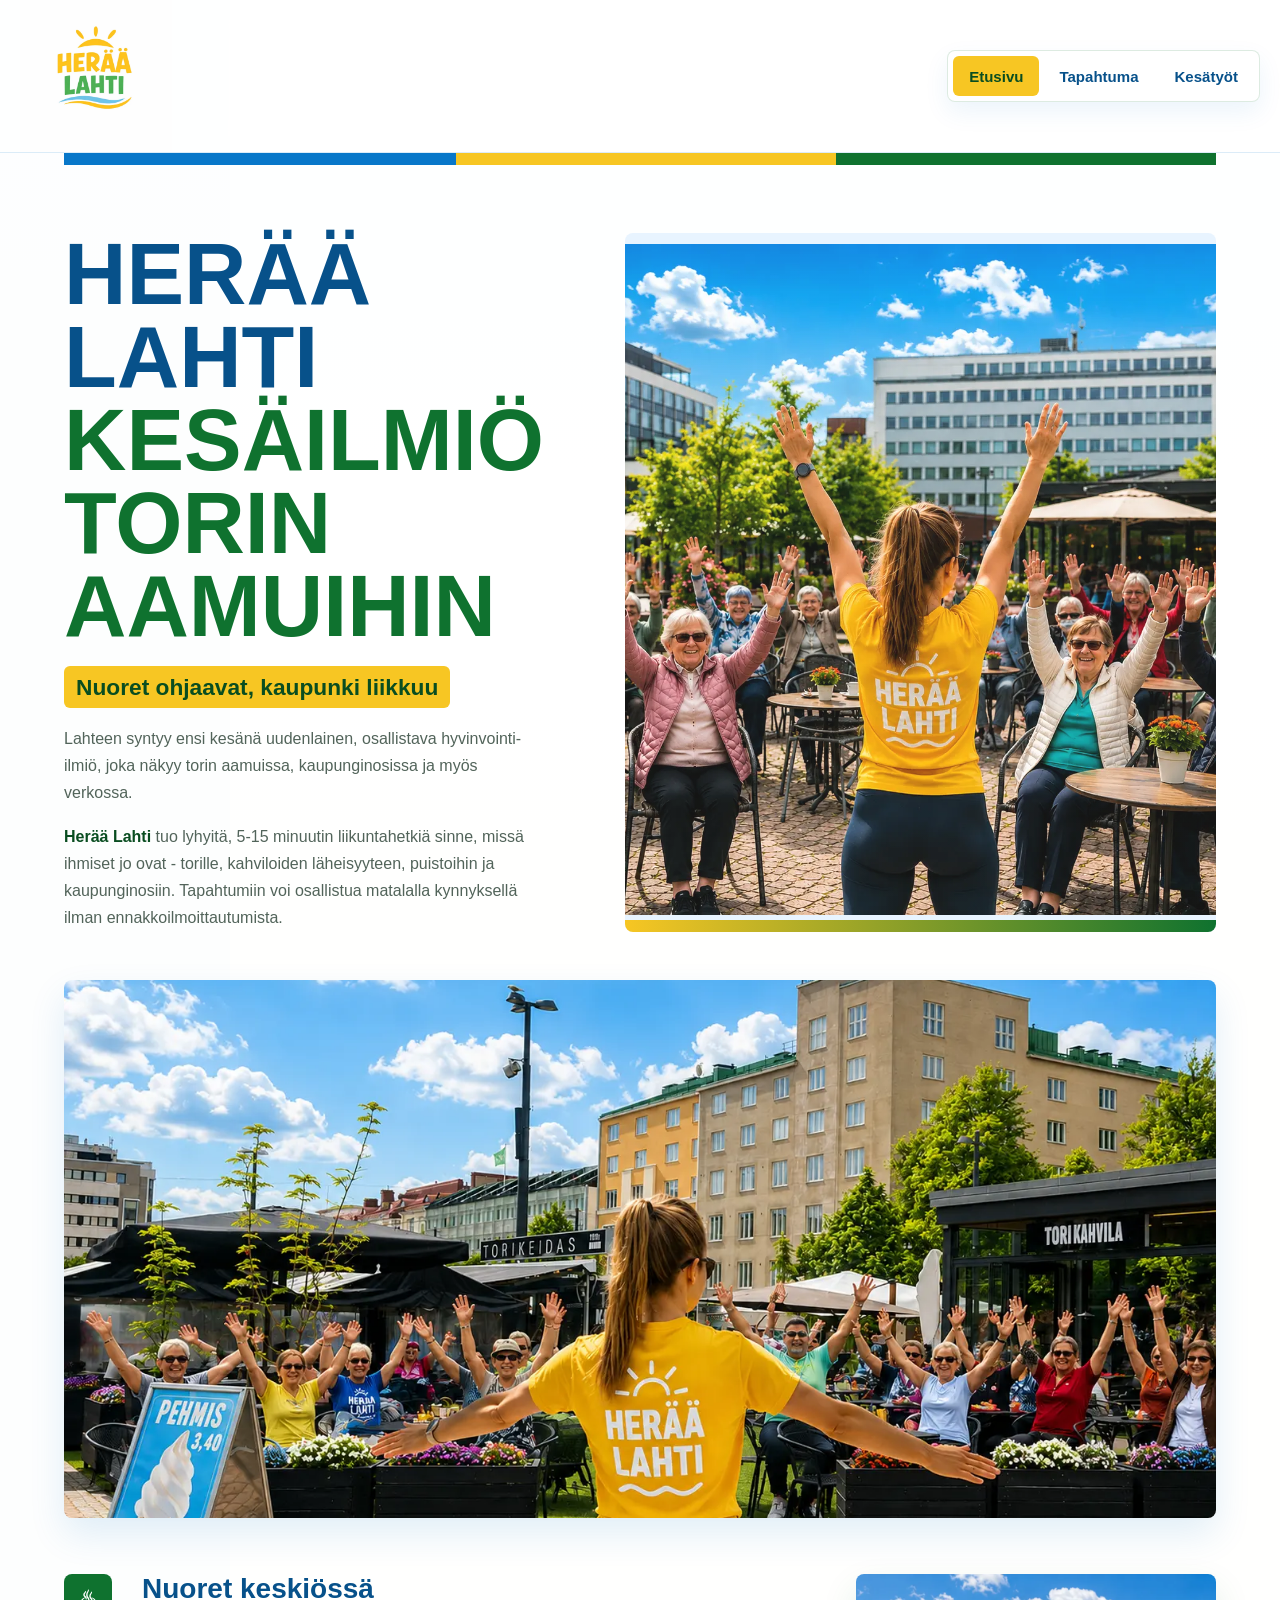
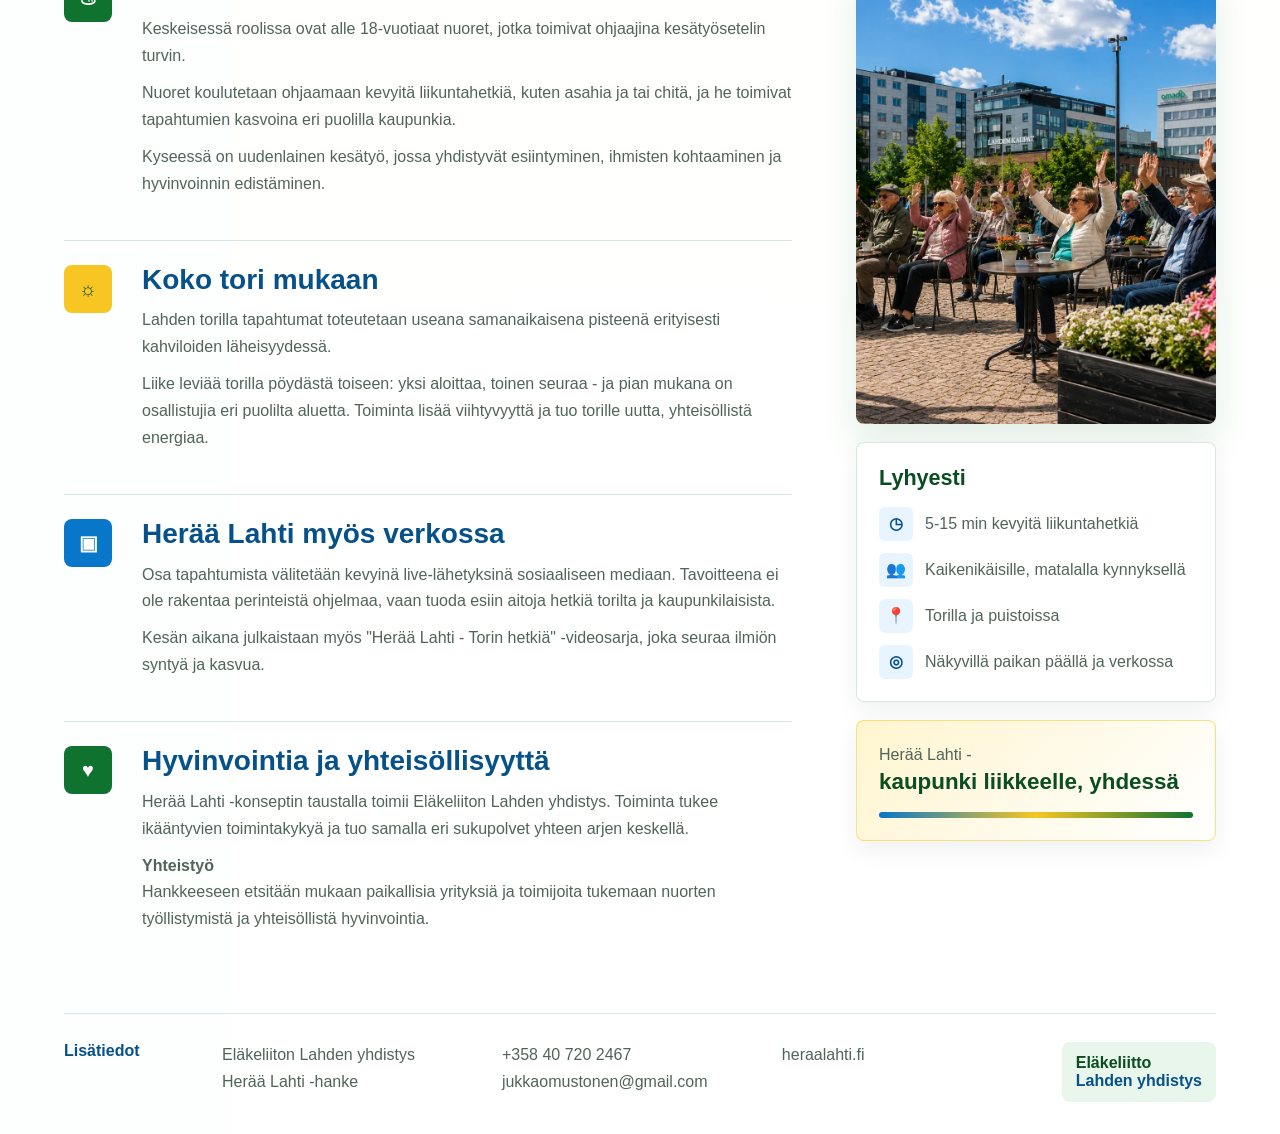
==== zoner-upload-ascii/index.html @ 0496cc8e "Add Zoner upload package" ====
﻿<!DOCTYPE html>
<html lang="fi">
<head>
  <meta charset="UTF-8">
  <meta name="viewport" content="width=device-width, initial-scale=1.0">
  <title>Herää Lahti | Aamuliikuntaa Lahden torilla kesällä 2026</title>
  <meta name="description" content="Herää Lahti tuo maksuttomia 5-15 minuutin aamuliikuntahetkiä Lahden torille, puistoihin ja kaupunginosiin kesällä 2026. Tule mukaan matalalla kynnyksellä.">
  <meta name="robots" content="index, follow">
  <meta name="author" content="Eläkeliiton Lahden yhdistys">
  <meta name="theme-color" content="#f8d24a">
  <meta name="google-site-verification" content="apN7SmQqGhSXGgotuvpvVWL4LRYgi6kCBspBcqQ1Phw">

  <meta property="og:type" content="website">
  <meta property="og:locale" content="fi_FI">
  <meta property="og:site_name" content="Herää Lahti">
  <meta property="og:title" content="Herää Lahti - aamuliikuntaa Lahden torilla">
  <meta property="og:description" content="Lyhyitä, maksuttomia liikuntahetkiä Lahden torilla ja kaupunkitilassa kesällä 2026. Kaikille avoin tapahtuma ilman ennakkoilmoittautumista.">
  <meta property="og:image" content="https://heraalahti.fi/images/heraa.webp">

  <meta name="twitter:card" content="summary_large_image">
  <meta name="twitter:title" content="Herää Lahti - aamuliikuntaa Lahden torilla">
  <meta name="twitter:description" content="Matalan kynnyksen 5-15 minuutin liikuntahetkiä Lahden torilla kesällä 2026.">
  <meta name="twitter:image" content="https://heraalahti.fi/images/heraa.webp">

  <link rel="canonical" href="https://heraalahti.fi/">
  <link rel="alternate" hreflang="fi" href="https://heraalahti.fi/">
  <link rel="stylesheet" href="style.css">
  <script type="application/ld+json">
    {
      "@context": "https://schema.org",
      "@graph": [
        {
          "@type": "Organization",
          "@id": "https://heraalahti.fi/#organization",
          "name": "Eläkeliiton Lahden yhdistys",
          "url": "https://heraalahti.fi/",
          "email": "jukkaomustonen@gmail.com",
          "telephone": "+358407202467"
        },
        {
          "@type": "WebSite",
          "@id": "https://heraalahti.fi/#website",
          "name": "Herää Lahti",
          "url": "https://heraalahti.fi/",
          "inLanguage": "fi",
          "publisher": {
            "@id": "https://heraalahti.fi/#organization"
          }
        },
        {
          "@type": "Event",
          "@id": "https://heraalahti.fi/#heraa-lahti-2026",
          "name": "Herää Lahti - aamuliikuntahetki Lahden torilla",
          "description": "Herää Lahti tarjoaa maksuttomia 5-15 minuutin liikuntahetkiä Lahden torilla, puistoissa ja kaupunginosissa kesällä 2026.",
          "image": "https://heraalahti.fi/images/heraa.webp",
          "startDate": "2026-06-02",
          "endDate": "2026-08-31",
          "eventAttendanceMode": "https://schema.org/OfflineEventAttendanceMode",
          "eventStatus": "https://schema.org/EventScheduled",
          "isAccessibleForFree": true,
          "offers": {
            "@type": "Offer",
            "url": "https://heraalahti.fi/#tapahtuma",
            "price": 0,
            "priceCurrency": "EUR",
            "availability": "https://schema.org/InStock"
          },
          "performer": {
            "@type": "PerformingGroup",
            "name": "Herää Lahti -ohjaajat"
          },
          "location": {
            "@type": "Place",
            "name": "Lahden tori",
            "address": {
              "@type": "PostalAddress",
              "addressLocality": "Lahti",
              "addressCountry": "FI"
            }
          },
          "organizer": {
            "@id": "https://heraalahti.fi/#organization"
          }
        }
      ]
    }
  </script>
</head>

<body>
  <header class="site-header">
    <nav class="top-nav" aria-label="Päänavigaatio">
      <a class="nav-logo" href="#etusivu" data-tab-link="etusivu">
        <img src="images/heraalogo.webp" alt="Herää Lahti">
      </a>
      <div class="nav-links">
        <a class="nav-link active" href="#etusivu" data-tab-link="etusivu" aria-current="page">Etusivu</a>
        <a class="nav-link" href="#tapahtuma" data-tab-link="tapahtuma">Tapahtuma</a>
        <a class="nav-link" href="#kesatyo" data-tab-link="kesatyo">Kesätyöt</a>
      </div>
    </nav>
  </header>

  <main class="page tab-panel active media-page" id="etusivu" data-tab-panel>
    <article class="media-release">
      <section class="media-hero">
        <div class="media-copy">
          
          <h1>Herää Lahti <span>Kesäilmiö torin aamuihin</span></h1>
          <h2>Nuoret ohjaavat, kaupunki liikkuu</h2>
          <p>Lahteen syntyy ensi kesänä uudenlainen, osallistava hyvinvointi-ilmiö, joka näkyy torin aamuissa, kaupunginosissa ja myös verkossa.</p>
          <p><strong>Herää Lahti</strong> tuo lyhyitä, 5-15 minuutin liikuntahetkiä sinne, missä ihmiset jo ovat - torille, kahviloiden läheisyyteen, puistoihin ja kaupunginosiin. Tapahtumiin voi osallistua matalalla kynnyksellä ilman ennakkoilmoittautumista.</p>
        </div>

        <div class="media-brand">
        </div>
      </section>

      <figure class="media-feature-photo">
        <img src="images/heraa.webp" alt="Herää Lahti -liikuntahetki torilla">
      </figure>

      <section class="media-main">
        <div class="media-sections">
          <div class="media-info">
            <div class="media-icon green-icon">♨</div>
            <div>
              <h3>Nuoret keskiössä</h3>
              <p>Keskeisessä roolissa ovat alle 18-vuotiaat nuoret, jotka toimivat ohjaajina kesätyösetelin turvin.</p>
              <p>Nuoret koulutetaan ohjaamaan kevyitä liikuntahetkiä, kuten asahia ja tai chitä, ja he toimivat tapahtumien kasvoina eri puolilla kaupunkia.</p>
              <p>Kyseessä on uudenlainen kesätyö, jossa yhdistyvät esiintyminen, ihmisten kohtaaminen ja hyvinvoinnin edistäminen.</p>
            </div>
          </div>

          <div class="media-info">
            <div class="media-icon yellow-icon">☼</div>
            <div>
              <h3>Koko tori mukaan</h3>
              <p>Lahden torilla tapahtumat toteutetaan useana samanaikaisena pisteenä erityisesti kahviloiden läheisyydessä.</p>
              <p>Liike leviää torilla pöydästä toiseen: yksi aloittaa, toinen seuraa - ja pian mukana on osallistujia eri puolilta aluetta. Toiminta lisää viihtyvyyttä ja tuo torille uutta, yhteisöllistä energiaa.</p>
            </div>
          </div>

          <div class="media-info">
            <div class="media-icon blue-icon">▣</div>
            <div>
              <h3>Herää Lahti myös verkossa</h3>
              <p>Osa tapahtumista välitetään kevyinä live-lähetyksinä sosiaaliseen mediaan. Tavoitteena ei ole rakentaa perinteistä ohjelmaa, vaan tuoda esiin aitoja hetkiä torilta ja kaupunkilaisista.</p>
              <p>Kesän aikana julkaistaan myös "Herää Lahti - Torin hetkiä" -videosarja, joka seuraa ilmiön syntyä ja kasvua.</p>
            </div>
          </div>

          <div class="media-info">
            <div class="media-icon heart-icon">♥</div>
            <div>
              <h3>Hyvinvointia ja yhteisöllisyyttä</h3>
              <p>Herää Lahti -konseptin taustalla toimii Eläkeliiton Lahden yhdistys. Toiminta tukee ikääntyvien toimintakykyä ja tuo samalla eri sukupolvet yhteen arjen keskellä.</p>
              <p><strong>Yhteistyö</strong><br>Hankkeeseen etsitään mukaan paikallisia yrityksiä ja toimijoita tukemaan nuorten työllistymistä ja yhteisöllistä hyvinvointia.</p>
            </div>
          </div>
        </div>

        <aside class="media-visuals">
          <img class="media-photo" src="images/torisivusta.webp" alt="Herää Lahti -ohjaaja liikuttaa ihmisiä torilla">

          <div class="media-brief">
            <h3>Lyhyesti</h3>
            <div class="brief-grid">
              <div><span>◷</span><p>5-15 min kevyitä liikuntahetkiä</p></div>
              <div><span>👥</span><p>Kaikenikäisille, matalalla kynnyksellä</p></div>
              <div><span>📍</span><p>Torilla ja puistoissa</p></div>
              <div><span>◎</span><p>Näkyvillä paikan päällä ja verkossa</p></div>
            </div>
          </div>

          <div class="media-slogan">
            <p>Herää Lahti -</p>
            <strong>kaupunki liikkeelle, yhdessä</strong>
            <div class="media-wave large-wave"></div>
          </div>
        </aside>
      </section>

      <footer class="media-footer">
        <strong>Lisätiedot</strong>
        <p>Eläkeliiton Lahden yhdistys<br>Herää Lahti -hanke</p>
        <p>+358 40 720 2467<br>jukkaomustonen@gmail.com</p>
        <p>heraalahti.fi</p>
        <div class="footer-logo">Eläkeliitto<br><span>Lahden yhdistys</span></div>
      </footer>
    </article>
  </main>

  <main class="page tab-panel event-page" id="tapahtuma" data-tab-panel hidden>
    <section class="top">
      <div class="brand">
        <div class="brand-branding">
          <img class="brand-logo-image" src="images/heraalogo.webp" alt="Herää Lahti">
        </div>
        <h1 class="hero-title">Aamuliikunta&shy;hetki<br>Lahden torilla</h1>
        <div class="period-pill"><span>KESÄ 2026</span><strong>2.6.–31.8.2026</strong></div>
      </div>
      <div class="event-side">
        <div class="badge-circle">Liikettä<br>kahvihetkeen</div>
        <figure class="badge-photo">
          <img src="images/toriryhma2.webp" alt="Herää Lahti -liikuntahetki torilla">
        </figure>
      </div>
    </section>

    <section class="hero">
      <article class="hero-copy">
        <p>Herää Lahti tuo lyhyitä, 5–15 minuutin liikuntahetkiä sinne, missä ihmiset jo ovat – torille, kahviloiden läheisyyteen, puistoihin ja kaupunginosiin.</p>
        <p>Tule mukaan matalalla kynnyksellä – yksin tai yhdessä ystävän kanssa. Et tarvitse aiempaa kokemusta, vain avoimen mielen!</p>
        <p class="small-text"><strong>Paikka:</strong> Lahden tori </p>
      </article>
      <div class="hero-image-frame">
        <img class="hero-image" src="images/toriihmiset.webp" alt="Lahden tori ja aamuliikuntahetki">
      </div>
    </section>

    <section class="info-row">
      <div class="card">
        <h2>Mitä tapahtuu?</h2>
        <ul>
          <li><span class="icon">⏱</span><div class="text">5–15 minuutin liikuntahetkiä</div></li>
          <li><span class="icon">📍</span><div class="text">Useita pisteitä torilla</div></li>
          <li><span class="icon">💛</span><div class="text">Helppoja liikkeitä: asahia, tai chiä, venyttelyä ja rentoutusta</div></li>
          <li><span class="icon">🙂</span><div class="text">Ei tarvitse osata – teet omalla tavallasi</div></li>
          <li><span class="icon">🌤</span><div class="text">Ulkoilmassa ja hyvässä seurassa!</div></li>
        </ul>
      </div>
      <div class="card">
        <h2>Missä ja milloin?</h2>
        <ul>
          <li><span class="icon">📍</span><div class="text"><strong>Lahden tori</strong></div></li>
          <li><span class="icon">📅</span><div class="text">2.6.–31.8.2026</div></li>
          <li><span class="icon">⏰</span><div class="text">Useita kertoja viikossa – aikataulut tarkentuvat kesän alussa</div></li>
          <li><span class="icon">🌐</span><div class="text">Seuraa ilmoittelua: heraalahti.fi sekä paikalliset ilmoitustaulut ja some</div></li>
        </ul>
      </div>
    </section>

    <section class="features">
      <div class="feature">
        <div class="icon">👥</div>
        <h3>Yhdessä</h3>
        <p>Tapahtuma kokoaa ikäihmiset liikkeelle ja lisää yhteisöllisyyttä.</p>
      </div>
      <div class="feature">
        <div class="icon">🍃</div>
        <h3>Hyvinvointia</h3>
        <p>Kevyt liike tukee toimintakykyä, tasapainoa ja jaksamista.</p>
      </div>
      <div class="feature">
        <div class="icon">☀️</div>
        <h3>Hyvä mieli</h3>
        <p>Positiivinen tunnelma, ilo ja nauru tekevät hyvää!</p>
      </div>
      <div class="feature">
        <div class="icon">💚</div>
        <h3>Kaikille</h3>
        <p>Tapahtuma on avoin kaikille – tee omana itsenäsi!</p>
      </div>
    </section>

    <section class="cta-strip">
      <div class="cta-text"><span class="heart">❤</span>Tule mukaan – yksi hetki voi muuttaa päivän!</div>
      <div class="cta-action">Ota ystävä mukaan!</div>
    </section>

    <footer class="footer">
      <div>
        <p><strong>Järjestää:</strong> Eläkeliiton Lahden yhdistys</p>
        <p>LISÄTIETOJA: +358 40 720 2467 | jukkaomustonen@gmail.com</p>
      </div>
      <div>
        <p>heraalahti.fi</p>
        <p>Seuraa tapahtumaa ja ilmoittelua paikallisissa kanavissa.</p>
      </div>
    </footer>
  </main>

  <section class="page tab-panel summer-job-page" id="kesatyo" data-tab-panel hidden>
    <article class="poster">
      <section class="poster-hero">
        <img class="poster-logo-image" src="images/heraalogo.webp" alt="Herää Lahti">

        <div class="poster-intro">
          <h2>Kesätyö, joka herättää kaupungin!</h2>
          <h3>Liity Herää Lahti -tiimiin!</h3>
          <p>Etsimme alle 18-vuotiaita nuoria kesätöihin lyhyiden liikuntahetkien ohjaajaksi Lahden torilla.</p>
          <p>Sinusta koulutetaan lyhyellä valmennuksella tasapainon, kevyen liikkeen ja venyttelyn ohjaaja, joka vetää tapahtumien hyvinvointihetkiä eri puolilla kaupunkia.</p>

          <div class="voucher-note">
            <div class="voucher-icon">🎟</div>
            <div>
              <h4>Pääset hakemaan kesätyösetelillä!</h4>
              <p>Kesätyöseteli on Lahden kaupungin tuki alle 18-vuotiaan nuoren kesätyöhön.</p>
            </div>
          </div>
        </div>

        <div class="poster-photo-wrap">
          <img src="images/heraaselka.webp" alt="Iloinen ohjaaja liikuttaa ihmisiä torilla">
          <div class="poster-blue-badge">Liikettä<br>ihmisten<br>arkeen!</div>
        </div>
      </section>

      <section class="job-contents">
        <h2>Mitä työ pitää sisällään?</h2>
        <div class="job-grid">
          <div class="job-item">
            <div class="job-icon">⏱</div>
            <h3>Lyhyet liikuntahetket<br>5-15 minuuttia</h3>
            <p>Ohjaat helppoja liikkeitä kaikenikäisille torilla, puistossa tai muualla kaupungissa.</p>
          </div>
          <div class="job-item">
            <div class="job-icon">👥</div>
            <h3>Innostat ja kutsut<br>mukaan</h3>
            <p>Hymyilet, näytät liikkeen ja tuot hyvän fiiliksen. Et opeta - innostat!</p>
          </div>
          <div class="job-item">
            <div class="job-icon">♡</div>
            <h3>Levität hyvää fiilistä<br>ja yhteisöllisyyttä</h3>
            <p>Kaikki liike on oikein. Tärkeintä on yhdessäolo ja hyvä energia.</p>
          </div>
          <div class="job-item">
            <div class="job-icon">▣</div>
            <h3>Teet somea<br>tapahtumista</h3>
            <p>Kuvaat lyhyitä videoita ja jaat iloisia hetkiä. Hymy on tärkeämpää kuin täydellisyys!</p>
          </div>
        </div>
      </section>

      <section class="audience-strip">
        <div class="audience-icon">👥</div>
        <div>
          <h2>Kenelle tapahtumat on tarkoitettu?</h2>
          <p>Tapahtumiemme kohderyhmänä ovat erityisesti paikalliset asukkaat - esimerkiksi ulkoterasseilla istuvat vanhemmat henkilöt, ohikulkijat, eläkeläiset, perheet ja kaikki, jotka haluavat piristää päiväänsä pienellä liikkeellä.</p>
        </div>
        <div class="terrace-sketch">☂</div>
      </section>

      <section class="poster-cards">
        <div class="poster-card">
          <h2>Kenelle?</h2>
          <ul>
            <li>Olet 15-17 vuotias</li>
            <li>Onko kiinnostusta hyvinvointiin, liikkumiseen ja ihmisten innostamiseen?</li>
            <li>Onko kokemusta esiintymisestä tai ohjaamisesta?</li>
            <li>Pidätkö esiintymisestä tai liikkumisesta?</li>
          </ul>
          <div class="corner-heart">♡</div>
        </div>

        <div class="poster-card warm">
          <h2>Miksi tähän kannattaa lähteä?</h2>
          <ul>
            <li>Saat arvokasta kokemusta tapahtuma- ja ohjaustyöstä</li>
            <li>Pääset työskentelemään ulkona ja osana innostavaa tiimiä</li>
            <li>Teet työtä, jolla on oikea merkitys - liike tuo iloa ja hyvinvointia ihmisten arkeen</li>
            <li>Saat palkkaa ja kesän, josta jää hyvä mieli.</li>
          </ul>
          <div class="corner-sun">☼</div>
        </div>
      </section>

      <section class="poster-bottom">
        <div class="details-box">
          <h2>Käytännön tietoa</h2>
          <p><strong>Kesä 2026</strong><br>Työjakso heinä,- elokuussa 2026 sopimuksen mukaan</p>
          <p><strong>Työpaikka</strong><br>Lahti: torit, puistot jamuut kohtaamispaikat</p>
          <p><strong>Palkkaus</strong><br>Eteläisen Lahden yhdistyksen mukainen kesätyön palkkaus</p>
        </div>

        <div class="green-circle">Yhdessä<br>teemme Lahdesta<br>liikuttavamman<br>kaupungin!</div>

        <div class="details-box">
          <h2>Kiinnostuitko?</h2>
          <p>Lähetä lyhyt hakemus tai kerro itsestäsi ja miksi haluaisit mukaan!</p>
          <p>jukkaomustonen@gmail.com<br>+358 40 720 2467<br>heraalahti.fi</p>
          <h3>Hae 14.6.2026 mennessä</h3>
        </div>
      </section>

      <footer class="poster-footer">
        <p>Herää Lahti - hetki, joka saa ihmiset liikkeelle</p>
        <strong>Tule mukaan - yksi hetki voi muuttaa päivän!</strong>
      </footer>
    </article>
  </section>

  <script>
    const tabLinks = document.querySelectorAll("[data-tab-link]");
    const panels = document.querySelectorAll("[data-tab-panel]");

    function showTab(tabId) {
      panels.forEach((panel) => {
        const isActive = panel.id === tabId;
        panel.hidden = !isActive;
        panel.classList.toggle("active", isActive);
      });

      tabLinks.forEach((link) => {
        const isActive = link.dataset.tabLink === tabId;
        link.classList.toggle("active", isActive);

        if (link.classList.contains("nav-link")) {
          if (isActive) {
            link.setAttribute("aria-current", "page");
          } else {
            link.removeAttribute("aria-current");
          }
        }
      });

      history.replaceState(null, "", `#${tabId}`);
      window.scrollTo({ top: 0, left: 0, behavior: "auto" });
    }

    tabLinks.forEach((link) => {
      link.addEventListener("click", (event) => {
        event.preventDefault();
        showTab(link.dataset.tabLink);
      });
    });

    const initialTab = window.location.hash.replace("#", "") || "etusivu";
    showTab(document.getElementById(initialTab) ? initialTab : "etusivu");
  </script>
</body>
</html>
---- zoner-upload-ascii/style.css ----
:root {
  --blue: #0877c9;
  --blue-dark: #07518a;
  --blue-soft: #e8f4ff;
  --green: #0f722f;
  --green-dark: #094d20;
  --green-soft: #e9f6ec;
  --yellow: #f7c623;
  --yellow-soft: #fff5cf;
  --ink: #17231d;
  --muted: #52645a;
  --line: rgba(15, 114, 47, 0.16);
  --paper: #fffdf6;
  --white: #ffffff;
  --shadow: 0 18px 42px rgba(18, 36, 28, 0.1);
}

* {
  box-sizing: border-box;
}

html {
  overflow-x: hidden;
  scroll-behavior: smooth;
}

body {
  margin: 0;
  font-family: "Segoe UI", Arial, sans-serif;
  color: var(--ink);
  background:
    linear-gradient(90deg, rgba(8, 119, 201, 0.08) 0 18%, transparent 18% 100%),
    linear-gradient(180deg, #f7fbff 0%, #fffdf6 46%, #f2faef 100%);
  overflow-x: hidden;
}

img {
  max-width: 100%;
}

button,
a {
  font: inherit;
}

.site-header {
  position: sticky;
  top: 0;
  z-index: 30;
  background: rgba(255, 255, 255, 0.95);
  border-bottom: 1px solid rgba(8, 119, 201, 0.14);
  backdrop-filter: blur(14px);
}

.top-nav {
  width: min(1440px, calc(100% - 40px));
  min-height: 76px;
  margin: 0 auto;
  display: flex;
  align-items: center;
  justify-content: space-between;
  gap: 20px;
}

.nav-logo {
  display: inline-flex;
  align-items: center;
  text-decoration: none;
}

.nav-logo img {
  width: clamp(112px, 12vw, 152px);
  height: auto;
  display: block;
}

.nav-links {
  display: flex;
  align-items: center;
  gap: 4px;
  padding: 5px;
  border: 1px solid rgba(15, 114, 47, 0.14);
  background: var(--white);
  border-radius: 8px;
  box-shadow: 0 10px 24px rgba(8, 119, 201, 0.08);
  overflow-x: auto;
  scrollbar-width: none;
}

.nav-links::-webkit-scrollbar {
  display: none;
}

.nav-link {
  display: inline-flex;
  align-items: center;
  justify-content: center;
  min-height: 40px;
  border: 0;
  border-radius: 6px;
  padding: 9px 16px;
  color: var(--blue-dark);
  background: transparent;
  cursor: pointer;
  font-size: 0.94rem;
  font-weight: 800;
  text-decoration: none;
  white-space: nowrap;
}

.nav-link:hover,
.nav-link.active {
  color: var(--green-dark);
  background: var(--yellow);
}

.page {
  width: 100%;
  margin: 0;
  padding: 0;
}

.tab-panel[hidden] {
  display: none;
}

.media-release,
.event-page,
.poster {
  position: relative;
  overflow: hidden;
  background: rgba(255, 255, 255, 0.92);
  border: 0;
  border-radius: 0;
  box-shadow: none;
}

.media-release::before,
.event-page::before,
.poster::before {
  content: "";
  display: block;
  height: 12px;
  background: linear-gradient(90deg, var(--blue) 0 34%, var(--yellow) 34% 67%, var(--green) 67% 100%);
}

.media-release {
  padding: 0 clamp(24px, 5vw, 84px);
}

.media-hero {
  display: grid;
  grid-template-columns: minmax(0, 0.9fr) minmax(380px, 1.1fr);
  gap: clamp(38px, 6vw, 92px);
  align-items: center;
  width: min(1480px, 100%);
  margin: 0 auto;
  padding: 68px 0 48px;
}

.media-copy {
  display: grid;
  gap: 18px;
}

.media-copy h1,
.hero-title,
.poster-intro h2 {
  margin: 0;
  color: var(--blue-dark);
  font-size: 5.4rem;
  line-height: 0.96;
  font-weight: 900;
  text-transform: uppercase;
}

.media-copy h1 span,
.hero-title span {
  color: var(--green);
}

.media-copy h2,
.poster-intro h3 {
  width: fit-content;
  margin: 0;
  padding: 8px 12px;
  color: var(--green-dark);
  background: var(--yellow);
  border-radius: 6px;
  font-size: 1.42rem;
  line-height: 1.15;
}

.media-copy p,
.hero-copy p,
.poster-intro p,
.media-info p,
.feature p,
.job-item p,
.audience-strip p,
.poster-card li,
.details-box p,
.footer p,
.media-footer p {
  color: var(--muted);
  line-height: 1.68;
  font-size: 1rem;
}

.media-copy p {
  max-width: 670px;
  margin: 0;
}

.media-copy strong,
.hero-copy strong,
.details-box strong {
  color: var(--green-dark);
}

.media-brand {
  position: relative;
  align-self: stretch;
  min-height: 470px;
  display: grid;
  place-items: center;
  padding: 24px;
  background-color: var(--blue-soft);
  background-image:
    linear-gradient(rgba(255, 255, 255, 0.08), rgba(255, 255, 255, 0.08)),
    url("images/heraa2.webp");
  background-position: center 38%;
  background-size: auto 96%;
  background-repeat: no-repeat;
  border-radius: 8px;
  overflow: hidden;
}

.media-brand::after {
  content: "";
  position: absolute;
  inset: auto 0 0;
  height: 12px;
  background: linear-gradient(90deg, var(--yellow), var(--green));
}

.media-feature-photo,
.badge-photo,
.poster-photo-wrap {
  margin: 0;
}

.media-feature-photo {
  width: min(1480px, 100%);
  margin: 0 auto;
  border-radius: 8px;
  overflow: hidden;
  box-shadow: 0 16px 36px rgba(8, 119, 201, 0.12);
}

.media-feature-photo img {
  width: 100%;
  height: clamp(360px, 42vw, 620px);
  display: block;
  object-fit: cover;
  object-position: center;
}

.media-main {
  display: grid;
  grid-template-columns: minmax(0, 1fr) minmax(360px, 0.46fr);
  gap: clamp(38px, 5vw, 76px);
  width: min(1480px, 100%);
  margin: 0 auto;
  padding: 56px 0;
}

.media-sections,
.job-grid,
.poster-cards {
  display: grid;
  gap: 18px;
}

.media-info {
  display: grid;
  grid-template-columns: 58px minmax(0, 1fr);
  gap: 20px;
  padding: 24px 0;
  border-top: 1px solid var(--line);
}

.media-info:first-child {
  border-top: 0;
  padding-top: 0;
}

.media-info h3,
.card h2,
.feature h3,
.job-contents h2,
.audience-strip h2,
.poster-card h2,
.details-box h2 {
  margin: 0 0 12px;
  color: var(--blue-dark);
  font-size: 1.75rem;
  line-height: 1.1;
}

.media-info p,
.media-footer p {
  margin: 0 0 10px;
}

.media-info p:last-child,
.media-footer p:last-child {
  margin-bottom: 0;
}

.media-icon,
.feature .icon,
.job-icon,
.audience-icon,
.card li .icon {
  display: grid;
  place-items: center;
  width: 48px;
  height: 48px;
  border-radius: 8px;
  font-weight: 900;
  line-height: 1;
}

.media-icon {
  color: var(--white);
  font-size: 1.25rem;
}

.green-icon,
.heart-icon {
  background: var(--green);
}

.yellow-icon {
  color: var(--green-dark);
  background: var(--yellow);
}

.blue-icon {
  background: var(--blue);
}

.media-visuals {
  display: grid;
  gap: 18px;
  align-self: start;
}

.media-photo {
  width: 100%;
  aspect-ratio: 4 / 5;
  display: block;
  object-fit: cover;
  object-position: 68% center;
  border-radius: 8px;
  box-shadow: 0 16px 36px rgba(15, 114, 47, 0.12);
}

.media-brief,
.media-slogan,
.card,
.feature,
.job-item,
.poster-card,
.details-box,
.voucher-note {
  background: var(--white);
  border: 1px solid var(--line);
  border-radius: 8px;
  box-shadow: 0 10px 24px rgba(18, 36, 28, 0.06);
}

.media-brief,
.media-slogan {
  padding: 22px;
}

.media-brief h3 {
  margin: 0 0 16px;
  color: var(--green-dark);
  font-size: 1.35rem;
}

.brief-grid {
  display: grid;
  gap: 12px;
}

.brief-grid div {
  display: grid;
  grid-template-columns: 36px minmax(0, 1fr);
  gap: 10px;
  align-items: center;
}

.brief-grid span {
  display: grid;
  place-items: center;
  width: 34px;
  height: 34px;
  color: var(--blue-dark);
  background: var(--blue-soft);
  border-radius: 6px;
  font-weight: 900;
}

.brief-grid p,
.media-slogan p {
  margin: 0;
  color: var(--muted);
  line-height: 1.45;
}

.media-slogan {
  border-color: rgba(247, 198, 35, 0.52);
  background: linear-gradient(135deg, var(--yellow-soft), var(--white));
}

.media-slogan strong {
  display: block;
  margin-top: 4px;
  color: var(--green-dark);
  font-size: 1.4rem;
  line-height: 1.1;
}

.media-wave {
  height: 6px;
  width: 100%;
  margin-top: 18px;
  background: linear-gradient(90deg, var(--blue), var(--yellow), var(--green));
  border-radius: 8px;
}

.media-footer,
.footer,
.poster-footer {
  display: grid;
  gap: 18px;
  align-items: start;
  padding: 28px 0;
  border-top: 1px solid var(--line);
}

.media-footer {
  grid-template-columns: 140px 1fr 1fr 1fr auto;
}

.footer,
.poster-footer {
  grid-template-columns: 1fr 1fr;
}

.media-footer strong,
.poster-footer strong {
  color: var(--blue-dark);
}

.footer-logo {
  justify-self: end;
  width: fit-content;
  padding: 12px 14px;
  color: var(--green-dark);
  background: var(--green-soft);
  border-radius: 8px;
  font-weight: 900;
}

.footer-logo span {
  color: var(--blue-dark);
  font-weight: 700;
}

.event-page {
  padding: 0 clamp(24px, 5vw, 84px) 62px;
}

.top {
  display: grid;
  grid-template-columns: minmax(0, 0.86fr) minmax(420px, 1fr);
  gap: clamp(44px, 6vw, 96px);
  align-items: start;
  width: min(1480px, 100%);
  margin: 0 auto;
  padding: 68px 0 38px;
}

.brand {
  display: grid;
  gap: 20px;
  min-width: 0;
  padding-right: 10px;
}

.brand-logo-image {
  width: min(260px, 70vw);
  display: block;
}

.hero-title {
  max-width: 820px;
}

.event-page .hero-title {
  max-width: 760px;
  font-size: 4.35rem;
  hyphens: auto;
  overflow-wrap: normal;
}

.period-pill {
  width: fit-content;
  display: flex;
  flex-wrap: wrap;
  gap: 8px 12px;
  align-items: center;
  padding: 11px 14px;
  color: var(--blue-dark);
  background: var(--yellow);
  border-radius: 8px;
  font-weight: 900;
}

.period-pill span {
  color: var(--green-dark);
  font-weight: 800;
}

.event-side {
  position: relative;
  min-height: 460px;
}

.badge-circle {
  position: absolute;
  right: 18px;
  top: 18px;
  z-index: 2;
  width: min(170px, 42vw);
  aspect-ratio: 1;
  display: grid;
  place-items: center;
  padding: 18px;
  text-align: center;
  color: var(--green-dark);
  background: var(--yellow);
  border: 8px solid var(--white);
  border-radius: 50%;
  box-shadow: 0 18px 34px rgba(18, 36, 28, 0.15);
  font-weight: 900;
  line-height: 1.15;
}

.badge-photo img {
  width: 100%;
  height: clamp(420px, 40vw, 590px);
  display: block;
  object-fit: cover;
  object-position: center;
  border-radius: 8px;
}

.hero {
  display: grid;
  grid-template-columns: minmax(0, 0.82fr) minmax(420px, 1.18fr);
  gap: clamp(28px, 4vw, 58px);
  align-items: stretch;
  width: min(1480px, 100%);
  margin: 0 auto;
  padding: 28px 0 46px;
}

.hero-copy {
  padding: 28px;
  background: var(--blue-soft);
  border-left: 8px solid var(--blue);
  border-radius: 8px;
}

.hero-copy p {
  margin: 0 0 16px;
}

.hero-copy p:last-child {
  margin-bottom: 0;
}

.hero-image-frame {
  overflow: hidden;
  border-radius: 8px;
  box-shadow: 0 16px 34px rgba(8, 119, 201, 0.12);
}

.hero-image {
  width: 100%;
  height: 100%;
  min-height: 320px;
  display: block;
  object-fit: cover;
  object-position: center;
}

.info-row {
  display: grid;
  grid-template-columns: repeat(2, minmax(0, 1fr));
  gap: 22px;
  width: min(1480px, 100%);
  margin: 0 auto;
  padding: 4px 0 40px;
}

.card {
  padding: 28px;
}

.card ul,
.poster-card ul {
  display: grid;
  gap: 14px;
  margin: 0;
  padding: 0;
  list-style: none;
}

.card li {
  display: grid;
  grid-template-columns: 42px minmax(0, 1fr);
  gap: 12px;
  align-items: start;
}

.card li .icon {
  width: 38px;
  height: 38px;
  color: var(--green-dark);
  background: var(--green-soft);
  font-size: 1rem;
}

.card li .text {
  min-width: 0;
  color: var(--muted);
  line-height: 1.58;
}

.features {
  display: grid;
  grid-template-columns: repeat(4, minmax(0, 1fr));
  gap: 16px;
  width: min(1480px, 100%);
  margin: 0 auto;
  padding: 8px 0 42px;
}

.feature {
  padding: 24px 20px;
}

.feature .icon {
  width: 42px;
  height: 42px;
  margin-bottom: 16px;
  color: var(--blue-dark);
  background: var(--yellow);
}

.feature h3 {
  margin-bottom: 8px;
  font-size: 1.12rem;
}

.feature p {
  margin: 0;
  font-size: 0.94rem;
}

.cta-strip {
  display: flex;
  flex-wrap: wrap;
  gap: 16px;
  align-items: center;
  justify-content: space-between;
  padding: 26px;
  color: var(--white);
  background: linear-gradient(90deg, var(--blue-dark), var(--green));
  border-radius: 8px;
}

.cta-text {
  display: flex;
  gap: 12px;
  align-items: center;
  font-size: 1.2rem;
  font-weight: 900;
}

.heart {
  display: grid;
  place-items: center;
  width: 42px;
  height: 42px;
  color: var(--green-dark);
  background: var(--yellow);
  border-radius: 8px;
}

.cta-action {
  padding: 10px 14px;
  color: var(--green-dark);
  background: var(--yellow);
  border-radius: 8px;
  font-weight: 900;
}

.footer {
  width: min(1480px, 100%);
  margin-right: auto;
  margin-left: auto;
  padding: 26px 0 0;
  margin-top: 34px;
}

.footer p {
  margin: 0 0 8px;
}

.summer-job-page {
  width: 100%;
  max-width: none;
}

.poster {
  padding: 0 clamp(24px, 5vw, 84px) 62px;
}

.poster-hero {
  display: grid;
  grid-template-columns: minmax(180px, 240px) minmax(0, 0.96fr) minmax(420px, 1fr);
  gap: clamp(28px, 4vw, 60px);
  align-items: center;
  width: min(1480px, 100%);
  margin: 0 auto;
  padding: 62px 0 48px;
}

.poster-logo-image {
  width: 100%;
  max-width: 230px;
  display: block;
}

.poster-intro {
  display: grid;
  gap: 14px;
}

.poster-intro h2 {
  font-size: 4.35rem;
}

.poster-intro h3 {
  color: var(--blue-dark);
}

.poster-intro p {
  margin: 0;
}

.voucher-note {
  display: grid;
  grid-template-columns: 46px minmax(0, 1fr);
  gap: 14px;
  align-items: start;
  padding: 18px;
  background: var(--yellow-soft);
}

.voucher-icon {
  display: grid;
  place-items: center;
  width: 42px;
  height: 42px;
  border-radius: 8px;
  color: var(--white);
  background: var(--blue);
}

.voucher-note h4 {
  margin: 0 0 4px;
  color: var(--green-dark);
}

.voucher-note p {
  margin: 0;
  font-size: 0.94rem;
}

.poster-photo-wrap {
  position: relative;
  overflow: hidden;
  border-radius: 8px;
  box-shadow: 0 16px 34px rgba(15, 114, 47, 0.12);
}

.poster-photo-wrap img {
  width: 100%;
  height: 430px;
  display: block;
  object-fit: cover;
  object-position: center;
}

.poster-blue-badge {
  position: absolute;
  left: 16px;
  bottom: 16px;
  padding: 12px 14px;
  color: var(--white);
  background: var(--blue);
  border-radius: 8px;
  font-weight: 900;
  line-height: 1.12;
}

.job-contents {
  width: min(1480px, 100%);
  margin: 0 auto;
  padding: 34px 0;
  border-top: 1px solid var(--line);
}

.job-grid {
  grid-template-columns: repeat(4, minmax(0, 1fr));
}

.job-item {
  padding: 22px;
}

.job-icon {
  margin-bottom: 16px;
  color: var(--green-dark);
  background: var(--yellow);
}

.job-item h3 {
  margin: 0 0 10px;
  color: var(--blue-dark);
  font-size: 1.08rem;
  line-height: 1.25;
}

.job-item p {
  margin: 0;
  font-size: 0.94rem;
}

.audience-strip {
  display: grid;
  grid-template-columns: 54px minmax(0, 1fr) 70px;
  gap: 18px;
  align-items: center;
  padding: 24px;
  width: min(1480px, 100%);
  margin: 0 auto;
  color: var(--blue-dark);
  background: var(--blue-soft);
  border-left: 8px solid var(--blue);
  border-radius: 8px;
}

.audience-icon {
  color: var(--white);
  background: var(--blue);
}

.audience-strip h2,
.audience-strip p {
  margin: 0;
}

.audience-strip p {
  margin-top: 8px;
}

.terrace-sketch {
  display: grid;
  place-items: center;
  color: var(--green-dark);
  font-size: 2.6rem;
}

.poster-cards {
  grid-template-columns: repeat(2, minmax(0, 1fr));
  width: min(1480px, 100%);
  margin: 0 auto;
  padding: 34px 0;
}

.poster-card {
  position: relative;
  min-height: 100%;
  padding: 28px;
}

.poster-card.warm {
  background: var(--yellow-soft);
}

.poster-card li {
  position: relative;
  padding-left: 24px;
}

.poster-card li::before {
  content: "";
  position: absolute;
  left: 0;
  top: 0.72em;
  width: 9px;
  height: 9px;
  background: var(--green);
  border-radius: 50%;
}

.corner-heart,
.corner-sun {
  position: absolute;
  right: 22px;
  bottom: 18px;
  color: var(--blue);
  font-size: 2rem;
  opacity: 0.28;
}

.poster-bottom {
  display: grid;
  grid-template-columns: minmax(0, 1fr) 220px minmax(0, 1fr);
  gap: 22px;
  align-items: stretch;
  width: min(1480px, 100%);
  margin: 0 auto;
  padding-bottom: 34px;
}

.details-box {
  padding: 26px;
}

.details-box p {
  margin: 0 0 16px;
}

.details-box h3 {
  width: fit-content;
  margin: 10px 0 0;
  padding: 9px 12px;
  color: var(--green-dark);
  background: var(--yellow);
  border-radius: 8px;
  font-size: 1.08rem;
}

.green-circle {
  display: grid;
  place-items: center;
  min-height: 220px;
  padding: 22px;
  color: var(--white);
  background: linear-gradient(160deg, var(--green), var(--blue-dark));
  border-radius: 8px;
  text-align: center;
  font-size: 1.2rem;
  font-weight: 900;
  line-height: 1.25;
}

.poster-footer {
  padding-bottom: 0;
  width: min(1480px, 100%);
  margin: 0 auto;
}

.poster-footer p {
  margin: 0;
  color: var(--muted);
}

@media (max-width: 980px) {
  .media-copy h1,
  .hero-title {
    font-size: 4rem;
  }

  .event-page .hero-title {
    max-width: 760px;
    font-size: 3.7rem;
  }

  .poster-intro h2 {
    font-size: 3.4rem;
  }

  .media-copy h2,
  .poster-intro h3 {
    font-size: 1.25rem;
  }

  .media-info h3,
  .card h2,
  .feature h3,
  .job-contents h2,
  .audience-strip h2,
  .poster-card h2,
  .details-box h2 {
    font-size: 1.55rem;
  }

  .media-release,
  .event-page,
  .poster {
    padding-left: 28px;
    padding-right: 28px;
  }

  .media-hero,
  .media-main,
  .hero,
  .poster-hero,
  .poster-bottom {
    grid-template-columns: 1fr;
  }

  .top {
    grid-template-columns: 1fr;
    gap: 28px;
  }

  .media-brand,
  .event-side {
    min-height: auto;
  }

  .badge-photo img {
    height: 420px;
  }

  .media-main {
    gap: 28px;
  }

  .media-photo {
    aspect-ratio: 16 / 9;
  }

  .info-row,
  .features,
  .job-grid,
  .poster-cards,
  .media-footer,
  .footer,
  .poster-footer {
    grid-template-columns: 1fr 1fr;
  }

  .poster-logo-image {
    max-width: 190px;
  }
}

@media (max-width: 700px) {
  .top-nav {
    width: min(100% - 20px, 1180px);
    min-height: auto;
    padding: 10px 0;
    align-items: flex-start;
    flex-direction: column;
  }

  .nav-links {
    width: 100%;
  }

  .nav-link {
    flex: 1 0 auto;
    padding: 9px 12px;
    font-size: 0.88rem;
  }

  .page {
    width: 100%;
    padding: 0;
  }

  .media-release,
  .event-page,
  .poster {
    padding-left: 18px;
    padding-right: 18px;
  }

  .media-hero,
  .top,
  .poster-hero {
    padding-top: 30px;
  }

  .media-copy h1,
  .hero-title,
  .poster-intro h2 {
    font-size: 2.55rem;
  }

  .event-page .hero-title {
    font-size: 2.45rem;
  }

  .media-copy h2,
  .poster-intro h3 {
    font-size: 1.12rem;
  }

  .media-info h3,
  .card h2,
  .feature h3,
  .job-contents h2,
  .audience-strip h2,
  .poster-card h2,
  .details-box h2 {
    font-size: 1.38rem;
  }

  .media-brand {
    min-height: 260px;
    background-position: center 34%;
    background-size: auto 92%;
  }

  .media-feature-photo img,
  .badge-photo img,
  .poster-photo-wrap img {
    height: 300px;
  }

  .media-main,
  .job-contents,
  .poster-cards {
    padding: 30px 0;
  }

  .media-info {
    grid-template-columns: 1fr;
    gap: 12px;
  }

  .info-row,
  .features,
  .job-grid,
  .poster-cards,
  .media-footer,
  .footer,
  .poster-footer {
    grid-template-columns: 1fr;
  }

  .hero-copy,
  .card,
  .feature,
  .job-item,
  .poster-card,
  .details-box,
  .media-brief,
  .media-slogan {
    padding: 20px;
  }

  .audience-strip {
    grid-template-columns: 1fr;
  }

  .terrace-sketch {
    display: none;
  }

  .poster-bottom {
    gap: 16px;
  }

  .green-circle {
    min-height: 170px;
  }

  .footer-logo {
    justify-self: start;
  }
}
  width: min(1480px, 100%);
  margin: 0 auto;
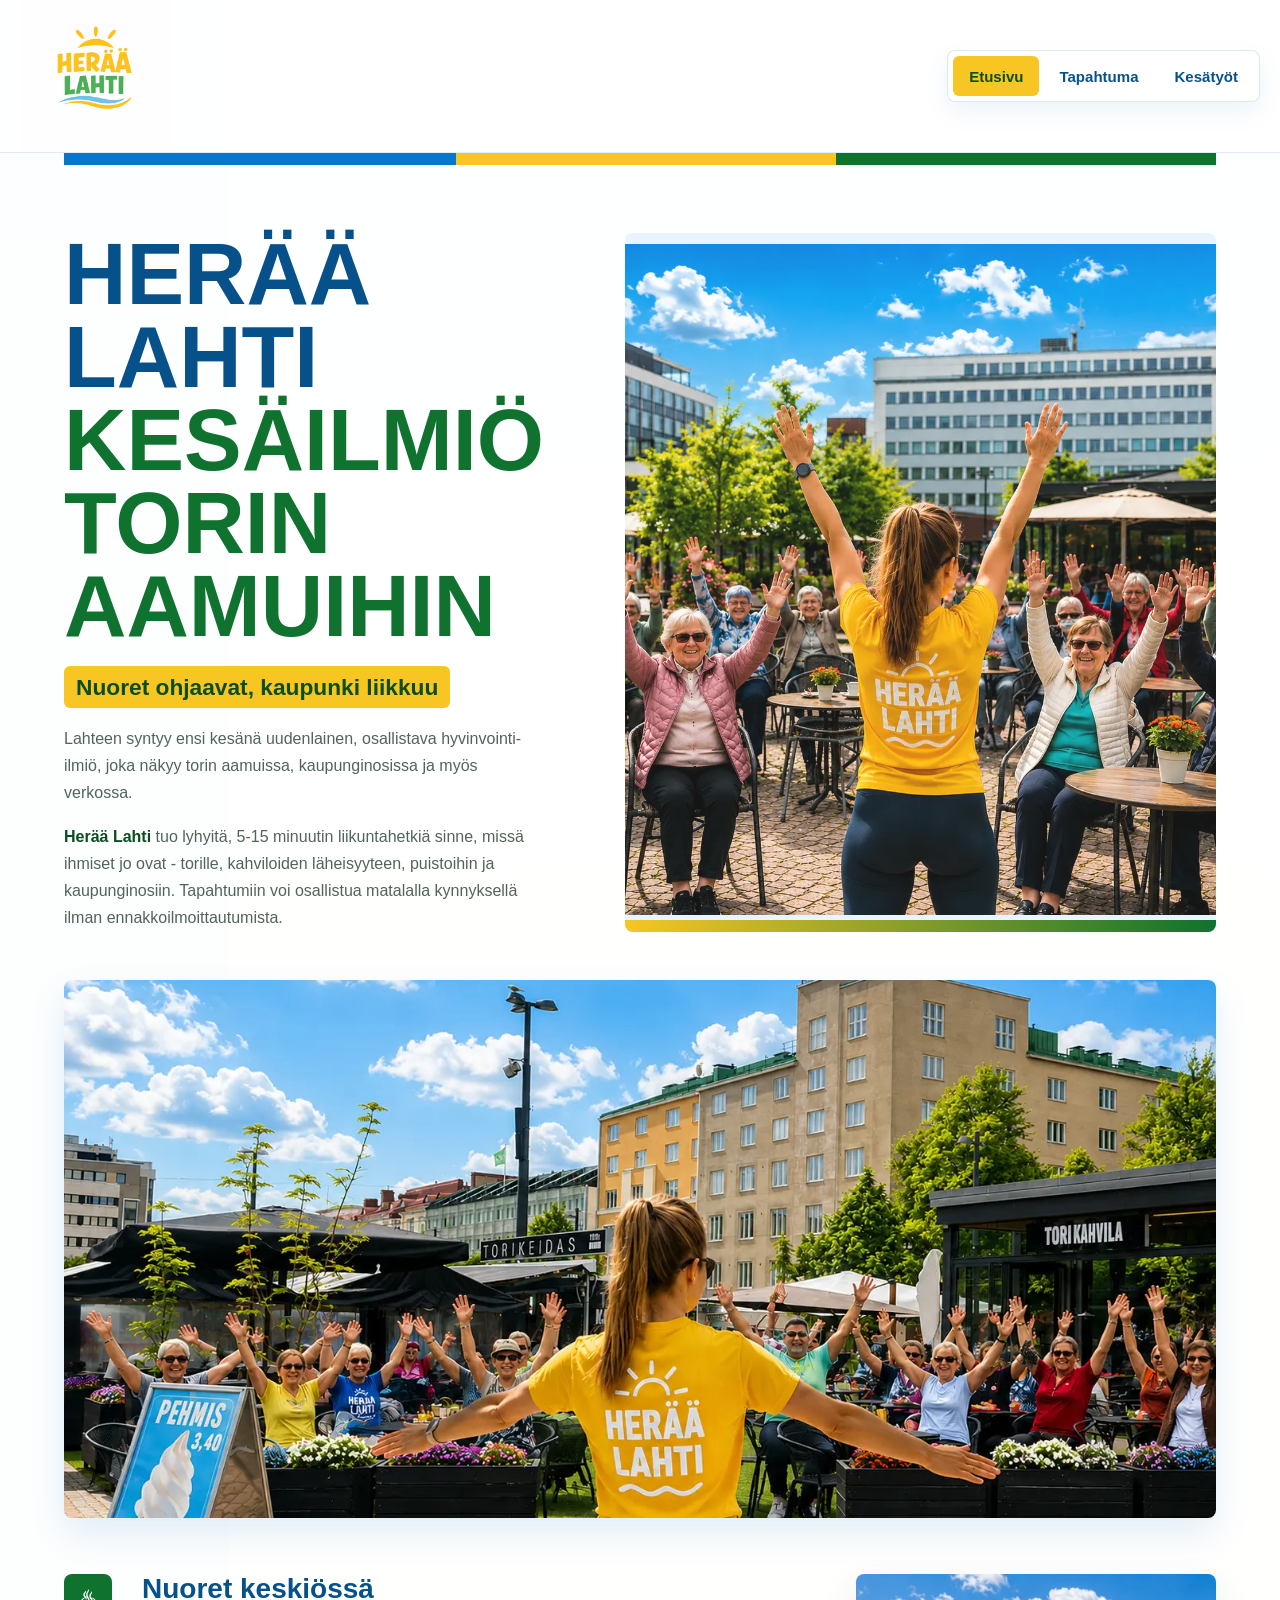
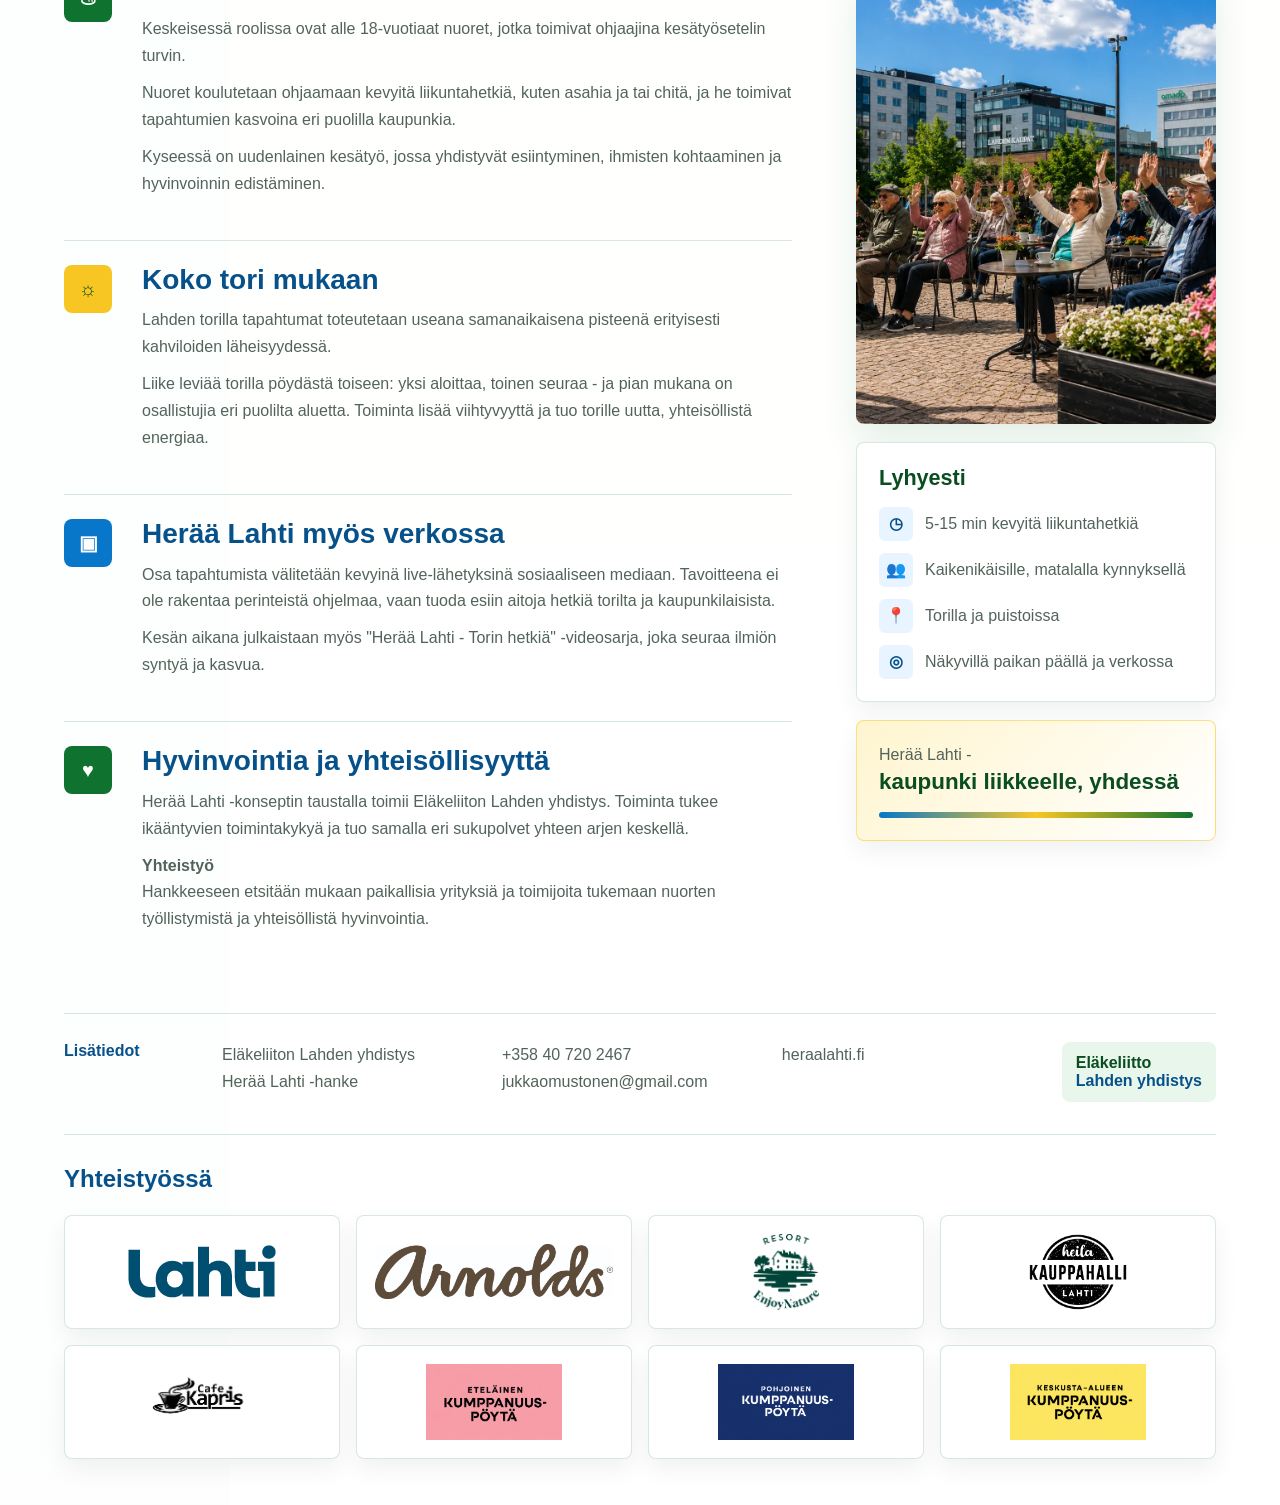
==== commit fc695243: "Add partner logos and upload assets" ====
--- a/zoner-upload-ascii/index.html
+++ b/zoner-upload-ascii/index.html
@@ -91,7 +91,7 @@
   <header class="site-header">
     <nav class="top-nav" aria-label="Päänavigaatio">
       <a class="nav-logo" href="#etusivu" data-tab-link="etusivu">
-        <img src="images/heraalogo.webp" alt="Herää Lahti">
+        <img src="images/heraa-logo.webp" alt="Herää Lahti">
       </a>
       <div class="nav-links">
         <a class="nav-link active" href="#etusivu" data-tab-link="etusivu" aria-current="page">Etusivu</a>
@@ -195,7 +195,7 @@
     <section class="top">
       <div class="brand">
         <div class="brand-branding">
-          <img class="brand-logo-image" src="images/heraalogo.webp" alt="Herää Lahti">
+          <img class="brand-logo-image" src="images/heraa-logo.webp" alt="Herää Lahti">
         </div>
         <h1 class="hero-title">Aamuliikunta&shy;hetki<br>Lahden torilla</h1>
         <div class="period-pill"><span>KESÄ 2026</span><strong>2.6.–31.8.2026</strong></div>
@@ -284,7 +284,7 @@
   <section class="page tab-panel summer-job-page" id="kesatyo" data-tab-panel hidden>
     <article class="poster">
       <section class="poster-hero">
-        <img class="poster-logo-image" src="images/heraalogo.webp" alt="Herää Lahti">
+        <img class="poster-logo-image" src="images/heraa-logo.webp" alt="Herää Lahti">
 
         <div class="poster-intro">
           <h2>Kesätyö, joka herättää kaupungin!</h2>
@@ -391,6 +391,38 @@
     </article>
   </section>
 
+  <section class="partners" aria-labelledby="partners-title">
+    <div class="partners-inner">
+      <h2 id="partners-title">Yhteistyössä</h2>
+      <div class="partner-logos" aria-label="Yhteistyökumppanit">
+        <span class="partner-logo">
+          <img src="images/lahtilogo.png" alt="Lahti">
+        </span>
+        <a class="partner-logo" href="https://arnolds.fi/" target="_blank" rel="noopener">
+          <img src="images/arnolds-logo.jpg" alt="Arnolds">
+        </a>
+        <a class="partner-logo" href="https://enjoynature.fi/" target="_blank" rel="noopener">
+          <img src="images/resort-logo.png" alt="Resort">
+        </a>
+        <a class="partner-logo" href="https://lahdenkauppahalli.fi/" target="_blank" rel="noopener">
+          <img src="images/kauppahalli-logo.png" alt="Lahden Kauppahalli">
+        </a>
+        <a class="partner-logo" href="https://cafekapris.fi/" target="_blank" rel="noopener">
+          <img src="images/kapris-logo.jpg" alt="Kapris">
+        </a>
+        <span class="partner-logo">
+          <img src="images/etelainen.png" alt="Eteläisen alueen kumppanuuspöytä">
+        </span>
+        <span class="partner-logo">
+          <img src="images/pohjoinen.png" alt="Pohjoinen kumppanuuspöytä">
+        </span>
+        <span class="partner-logo">
+          <img src="images/keskusta.png" alt="Keskusta-alueen kumppanuuspöytä">
+        </span>
+      </div>
+    </div>
+  </section>
+
   <script>
     const tabLinks = document.querySelectorAll("[data-tab-link]");
     const panels = document.querySelectorAll("[data-tab-panel]");
--- a/zoner-upload-ascii/style.css
+++ b/zoner-upload-ascii/style.css
@@ -997,6 +997,64 @@
   color: var(--muted);
 }
 
+.partners {
+  padding: 0 clamp(24px, 5vw, 84px) 46px;
+  background: rgba(255, 255, 255, 0.92);
+}
+
+.partners-inner {
+  width: min(1480px, 100%);
+  margin: 0 auto;
+  padding-top: 30px;
+  border-top: 1px solid var(--line);
+}
+
+.partners h2 {
+  margin: 0 0 22px;
+  color: var(--blue-dark);
+  font-size: 1.5rem;
+  line-height: 1.15;
+}
+
+.partner-logos {
+  display: grid;
+  grid-template-columns: repeat(4, minmax(0, 1fr));
+  gap: 16px;
+  align-items: stretch;
+}
+
+.partner-logo {
+  min-height: 112px;
+  display: grid;
+  place-items: center;
+  padding: 18px;
+  background: var(--white);
+  border: 1px solid var(--line);
+  border-radius: 8px;
+  box-shadow: 0 10px 24px rgba(18, 36, 28, 0.06);
+  transition: border-color 160ms ease, box-shadow 160ms ease, transform 160ms ease;
+}
+
+.partner-logo:hover,
+.partner-logo:focus-visible {
+  border-color: rgba(8, 119, 201, 0.38);
+  box-shadow: 0 14px 30px rgba(8, 119, 201, 0.12);
+  transform: translateY(-2px);
+}
+
+.partner-logo:focus-visible {
+  outline: 3px solid rgba(247, 198, 35, 0.8);
+  outline-offset: 3px;
+}
+
+.partner-logo img {
+  width: auto;
+  max-width: 100%;
+  max-height: 76px;
+  display: block;
+  object-fit: contain;
+}
+
 @media (max-width: 980px) {
   .media-copy h1,
   .hero-title {
@@ -1068,6 +1126,7 @@
   .features,
   .job-grid,
   .poster-cards,
+  .partner-logos,
   .media-footer,
   .footer,
   .poster-footer {
@@ -1105,7 +1164,8 @@
 
   .media-release,
   .event-page,
-  .poster {
+  .poster,
+  .partners {
     padding-left: 18px;
     padding-right: 18px;
   }
@@ -1168,6 +1228,7 @@
   .features,
   .job-grid,
   .poster-cards,
+  .partner-logos,
   .media-footer,
   .footer,
   .poster-footer {
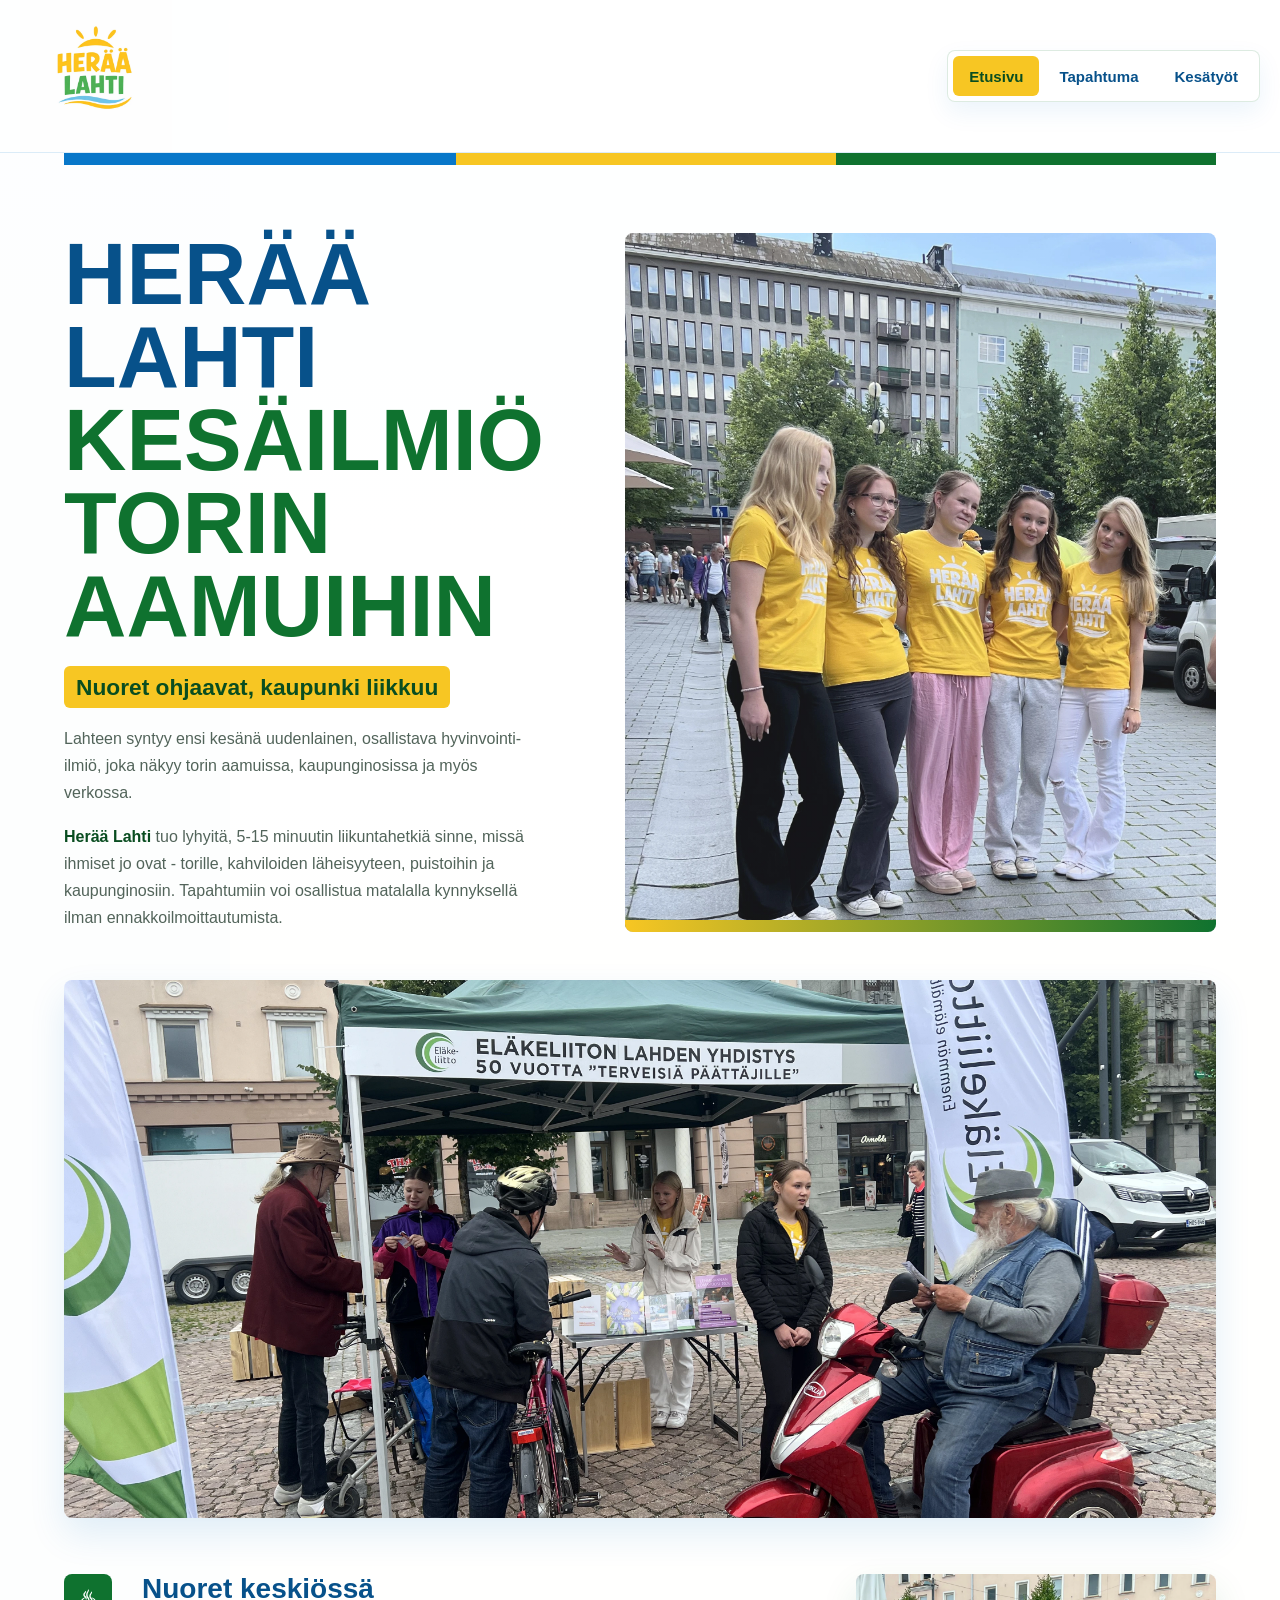
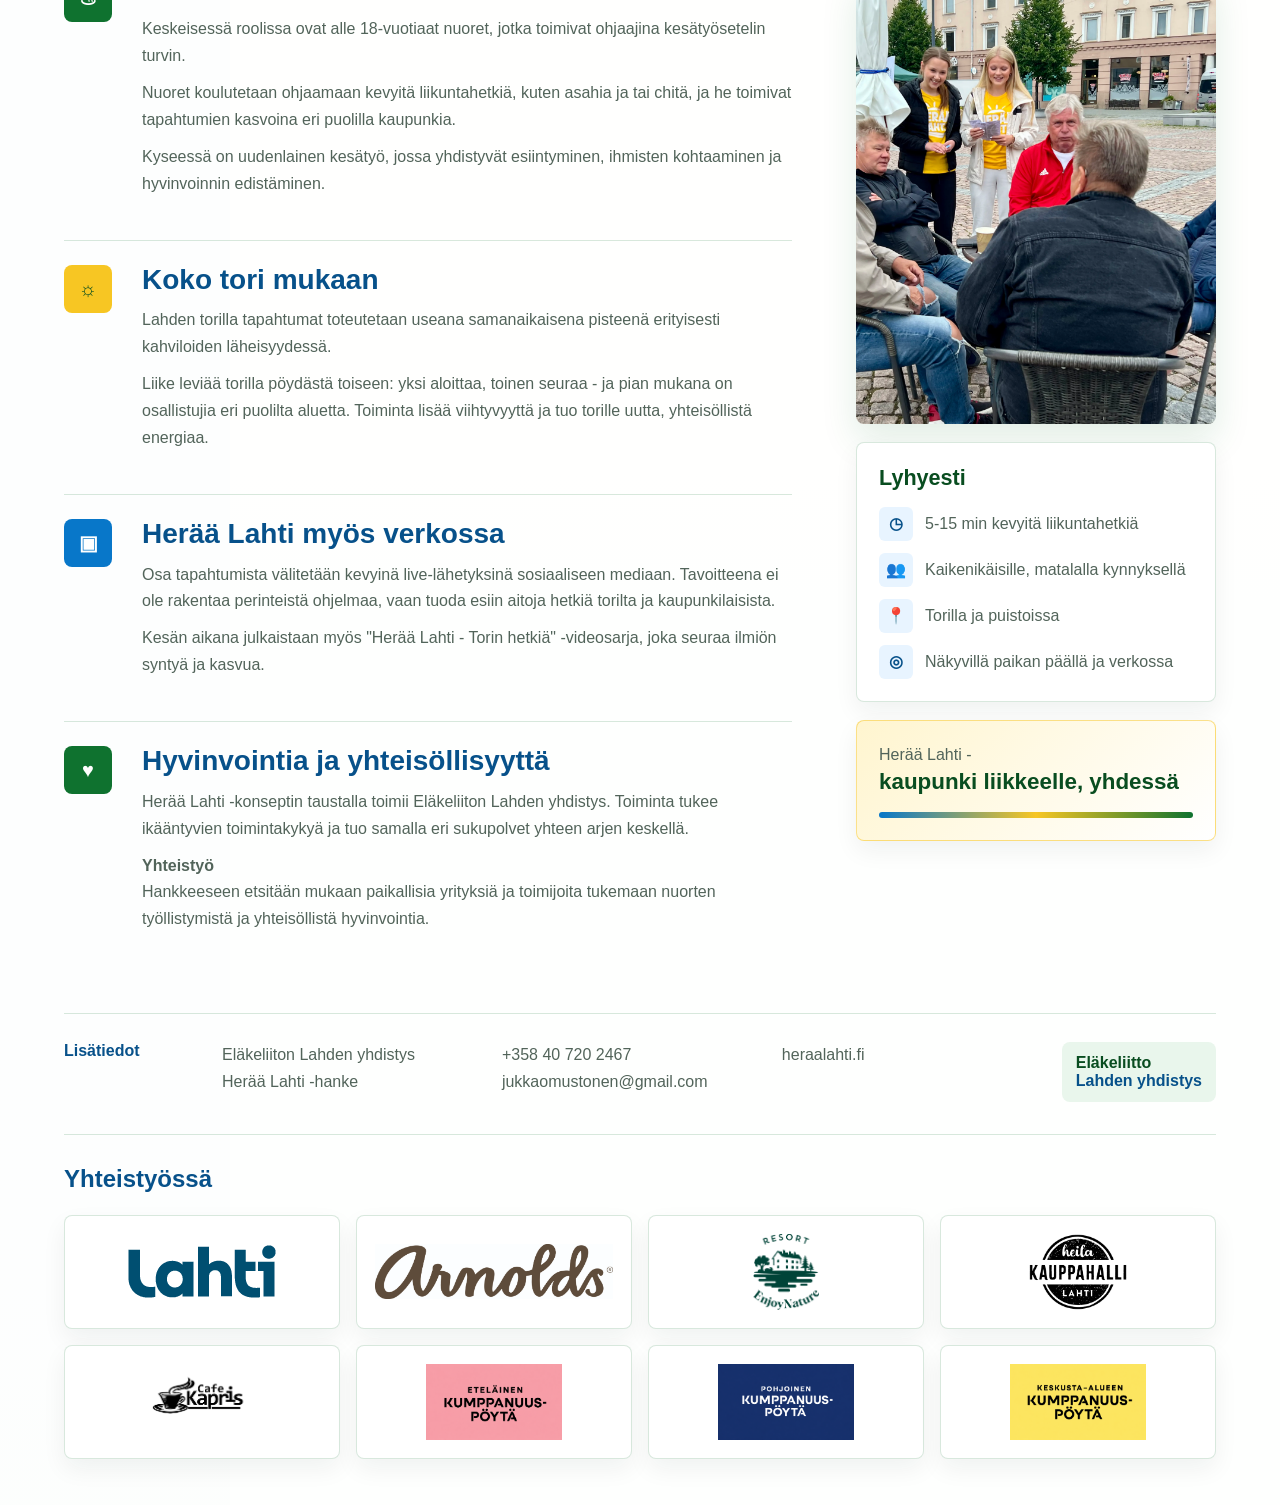
==== commit 1285e3a7: "Update site images" ====
--- a/zoner-upload-ascii/index.html
+++ b/zoner-upload-ascii/index.html
@@ -117,7 +117,7 @@
       </section>
 
       <figure class="media-feature-photo">
-        <img src="images/heraa.webp" alt="Herää Lahti -liikuntahetki torilla">
+        <img src="images/teltta.webp" alt="Herää Lahti -teltta torilla">
       </figure>
 
       <section class="media-main">
@@ -161,7 +161,7 @@
         </div>
 
         <aside class="media-visuals">
-          <img class="media-photo" src="images/torisivusta.webp" alt="Herää Lahti -ohjaaja liikuttaa ihmisiä torilla">
+          <img class="media-photo" src="images/papat.webp" alt="Herää Lahti -osallistujat torilla">
 
           <div class="media-brief">
             <h3>Lyhyesti</h3>
@@ -203,7 +203,7 @@
       <div class="event-side">
         <div class="badge-circle">Liikettä<br>kahvihetkeen</div>
         <figure class="badge-photo">
-          <img src="images/toriryhma2.webp" alt="Herää Lahti -liikuntahetki torilla">
+          <img src="images/koju.webp" alt="Herää Lahti -koju torilla">
         </figure>
       </div>
     </section>
@@ -302,7 +302,7 @@
         </div>
 
         <div class="poster-photo-wrap">
-          <img src="images/heraaselka.webp" alt="Iloinen ohjaaja liikuttaa ihmisiä torilla">
+          <img src="images/kaksikkoselka.webp" alt="Kaksi nuorta ohjaajaa torilla">
           <div class="poster-blue-badge">Liikettä<br>ihmisten<br>arkeen!</div>
         </div>
       </section>
--- a/zoner-upload-ascii/style.css
+++ b/zoner-upload-ascii/style.css
@@ -228,9 +228,9 @@
   background-color: var(--blue-soft);
   background-image:
     linear-gradient(rgba(255, 255, 255, 0.08), rgba(255, 255, 255, 0.08)),
-    url("images/heraa2.webp");
-  background-position: center 38%;
-  background-size: auto 96%;
+    url("images/ryhma2.webp");
+  background-position: center;
+  background-size: cover;
   background-repeat: no-repeat;
   border-radius: 8px;
   overflow: hidden;
@@ -1203,8 +1203,8 @@
 
   .media-brand {
     min-height: 260px;
-    background-position: center 34%;
-    background-size: auto 92%;
+    background-position: center;
+    background-size: cover;
   }
 
   .media-feature-photo img,
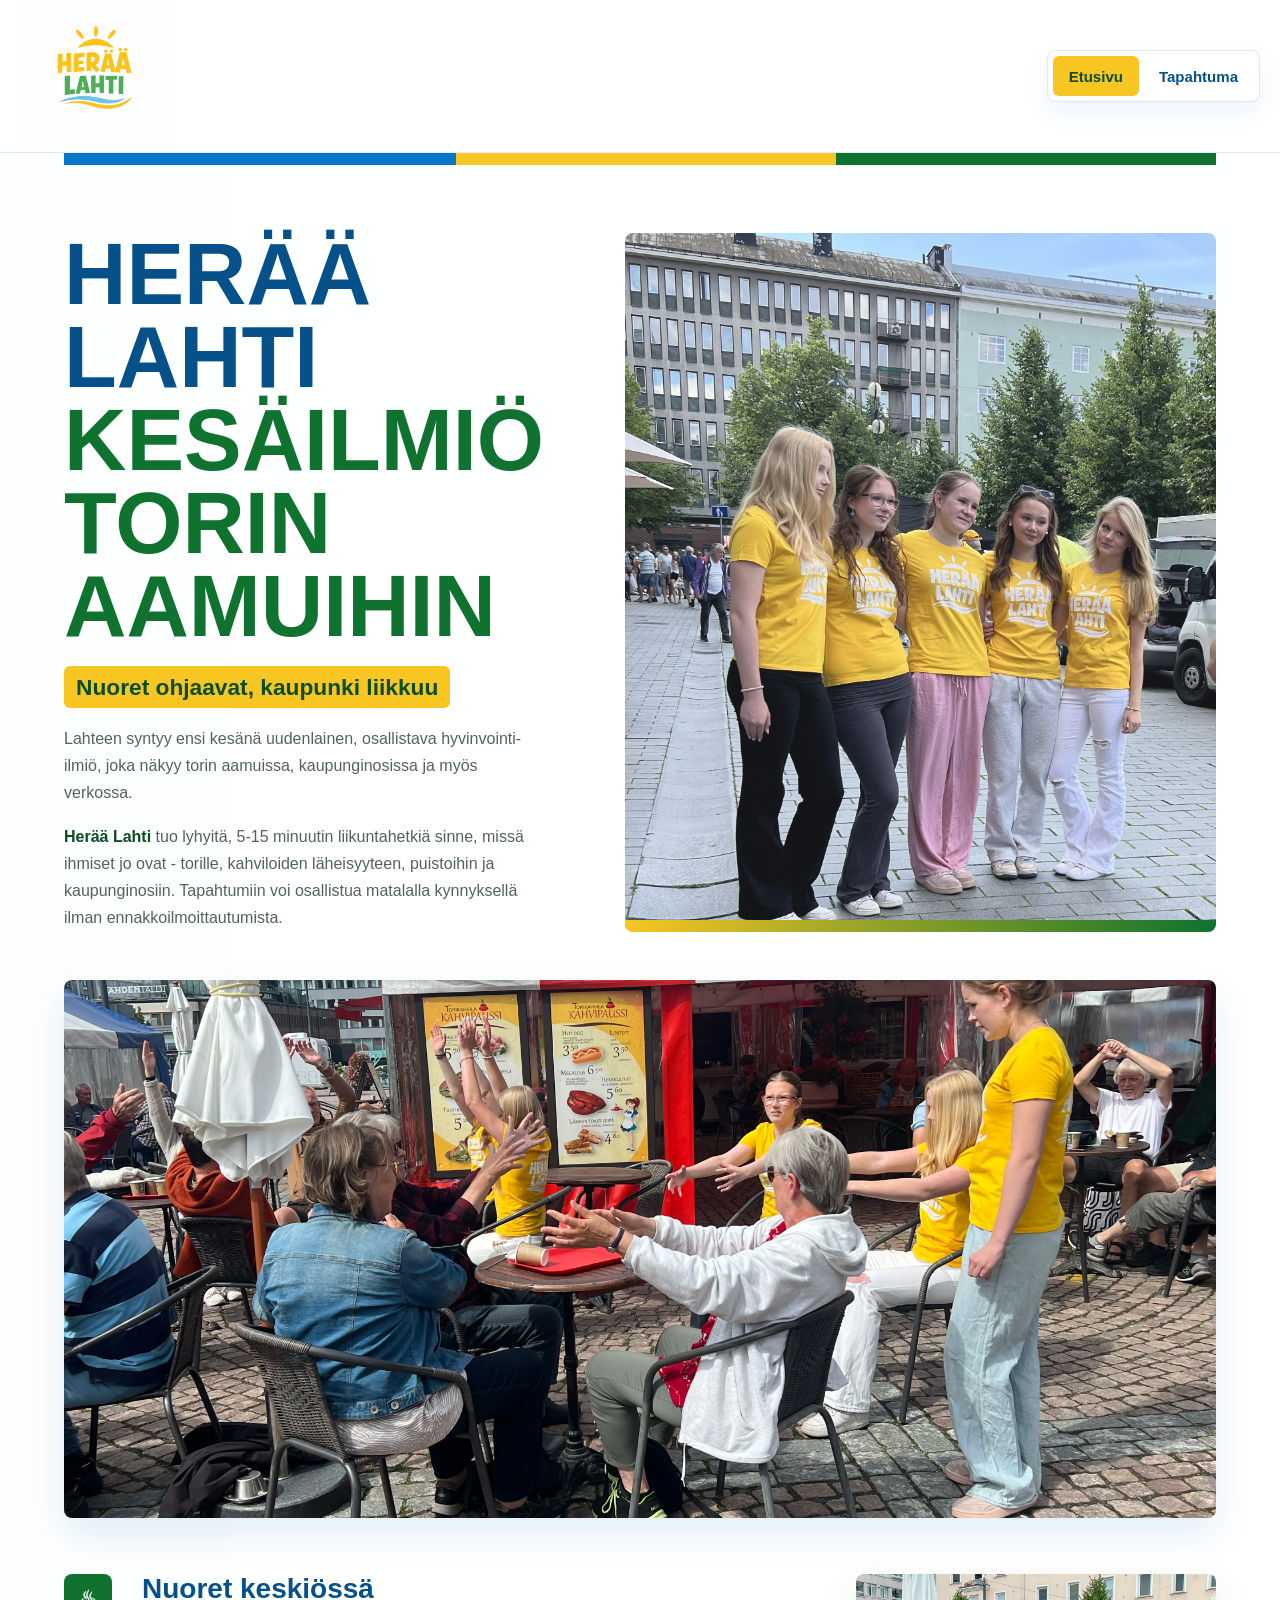
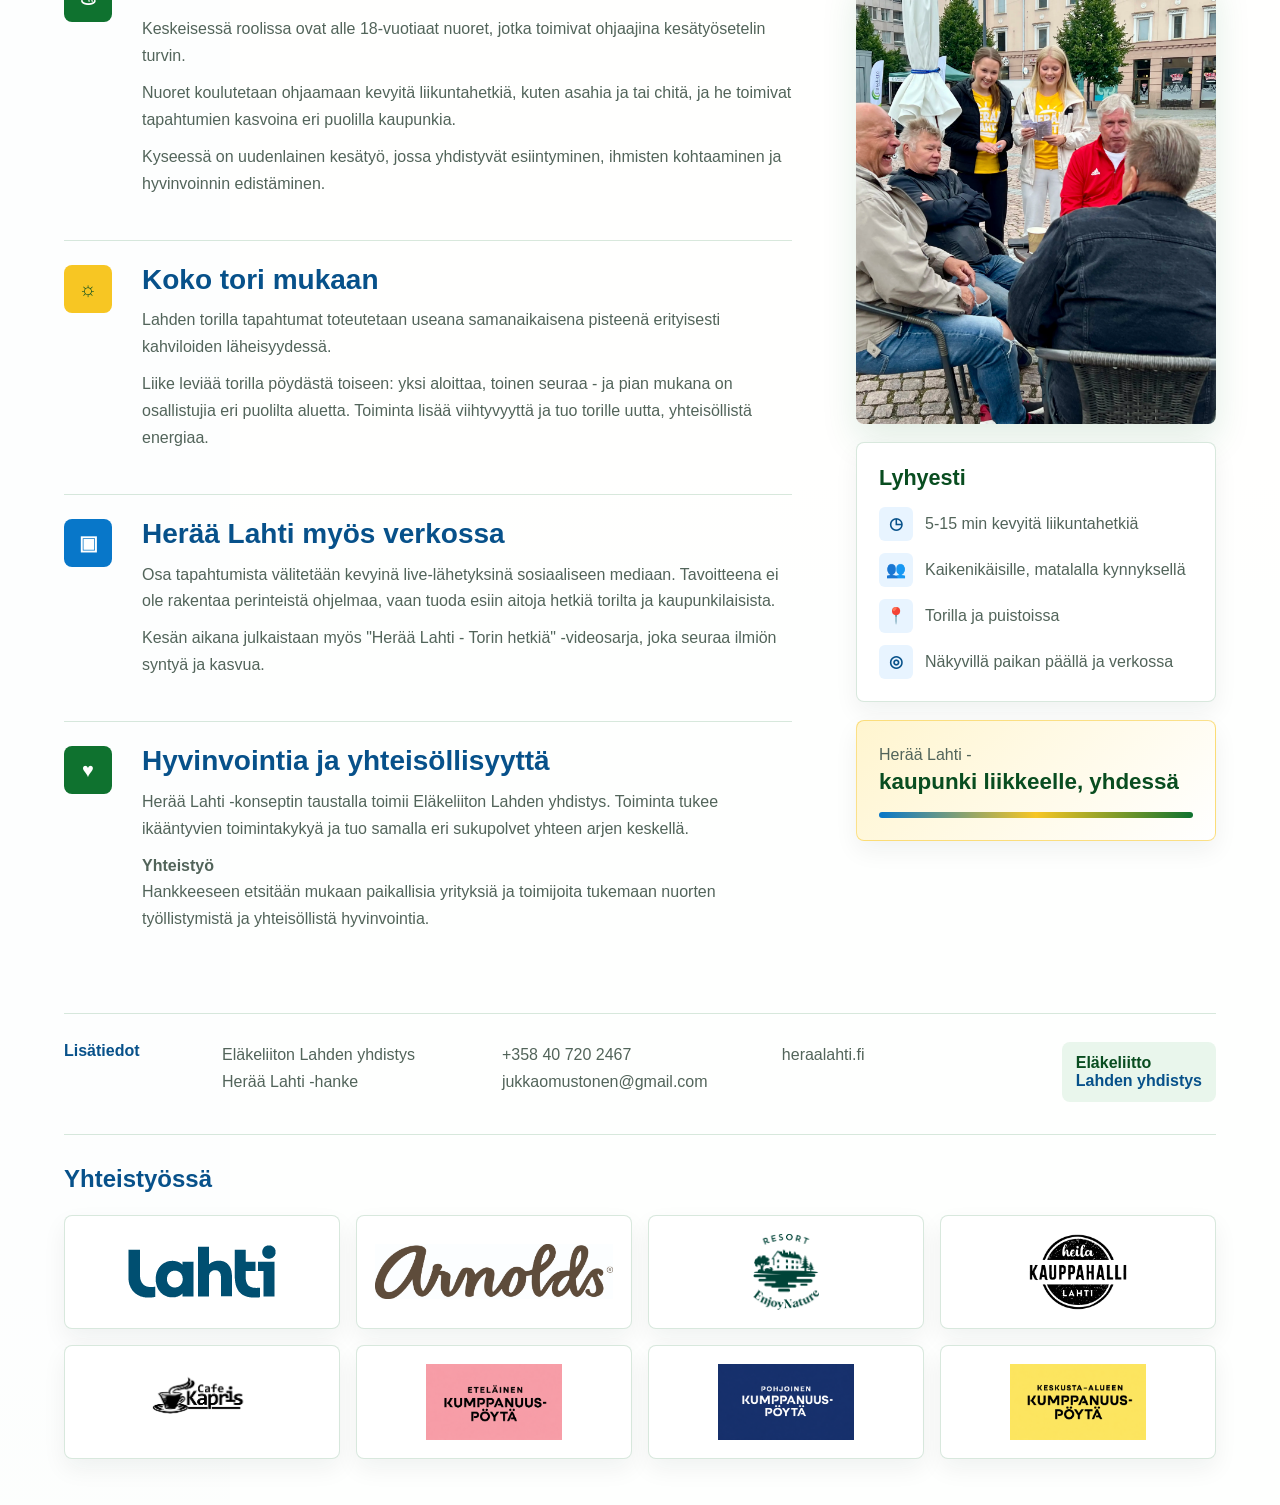
==== commit 7b426585: "Päivitä etusivun kuvat ja kumppanilogot" ====
--- a/zoner-upload-ascii/index.html
+++ b/zoner-upload-ascii/index.html
@@ -24,7 +24,7 @@
 
   <link rel="canonical" href="https://heraalahti.fi/">
   <link rel="alternate" hreflang="fi" href="https://heraalahti.fi/">
-  <link rel="stylesheet" href="style.css">
+  <link rel="stylesheet" href="style.css?v=20260709-1">
   <script type="application/ld+json">
     {
       "@context": "https://schema.org",
@@ -96,7 +96,6 @@
       <div class="nav-links">
         <a class="nav-link active" href="#etusivu" data-tab-link="etusivu" aria-current="page">Etusivu</a>
         <a class="nav-link" href="#tapahtuma" data-tab-link="tapahtuma">Tapahtuma</a>
-        <a class="nav-link" href="#kesatyo" data-tab-link="kesatyo">Kesätyöt</a>
       </div>
     </nav>
   </header>
@@ -117,7 +116,7 @@
       </section>
 
       <figure class="media-feature-photo">
-        <img src="images/teltta.webp" alt="Herää Lahti -teltta torilla">
+        <img src="images/jumppa.webp" alt="Herää Lahti -jumppahetki torilla">
       </figure>
 
       <section class="media-main">
@@ -161,7 +160,7 @@
         </div>
 
         <aside class="media-visuals">
-          <img class="media-photo" src="images/papat.webp" alt="Herää Lahti -osallistujat torilla">
+          <img class="media-photo papat-photo" src="images/papat.webp" alt="Herää Lahti -osallistujat torilla">
 
           <div class="media-brief">
             <h3>Lyhyesti</h3>
@@ -426,16 +425,19 @@
   <script>
     const tabLinks = document.querySelectorAll("[data-tab-link]");
     const panels = document.querySelectorAll("[data-tab-panel]");
+    const publicTabs = new Set(Array.from(tabLinks, (link) => link.dataset.tabLink));
 
     function showTab(tabId) {
+      const targetTabId = publicTabs.has(tabId) ? tabId : "etusivu";
+
       panels.forEach((panel) => {
-        const isActive = panel.id === tabId;
+        const isActive = panel.id === targetTabId;
         panel.hidden = !isActive;
         panel.classList.toggle("active", isActive);
       });
 
       tabLinks.forEach((link) => {
-        const isActive = link.dataset.tabLink === tabId;
+        const isActive = link.dataset.tabLink === targetTabId;
         link.classList.toggle("active", isActive);
 
         if (link.classList.contains("nav-link")) {
@@ -447,7 +449,7 @@
         }
       });
 
-      history.replaceState(null, "", `#${tabId}`);
+      history.replaceState(null, "", `#${targetTabId}`);
       window.scrollTo({ top: 0, left: 0, behavior: "auto" });
     }
 
--- a/zoner-upload-ascii/style.css
+++ b/zoner-upload-ascii/style.css
@@ -367,6 +367,10 @@
   box-shadow: 0 16px 36px rgba(15, 114, 47, 0.12);
 }
 
+.papat-photo {
+  object-position: 38% center;
+}
+
 .media-brief,
 .media-slogan,
 .card,
